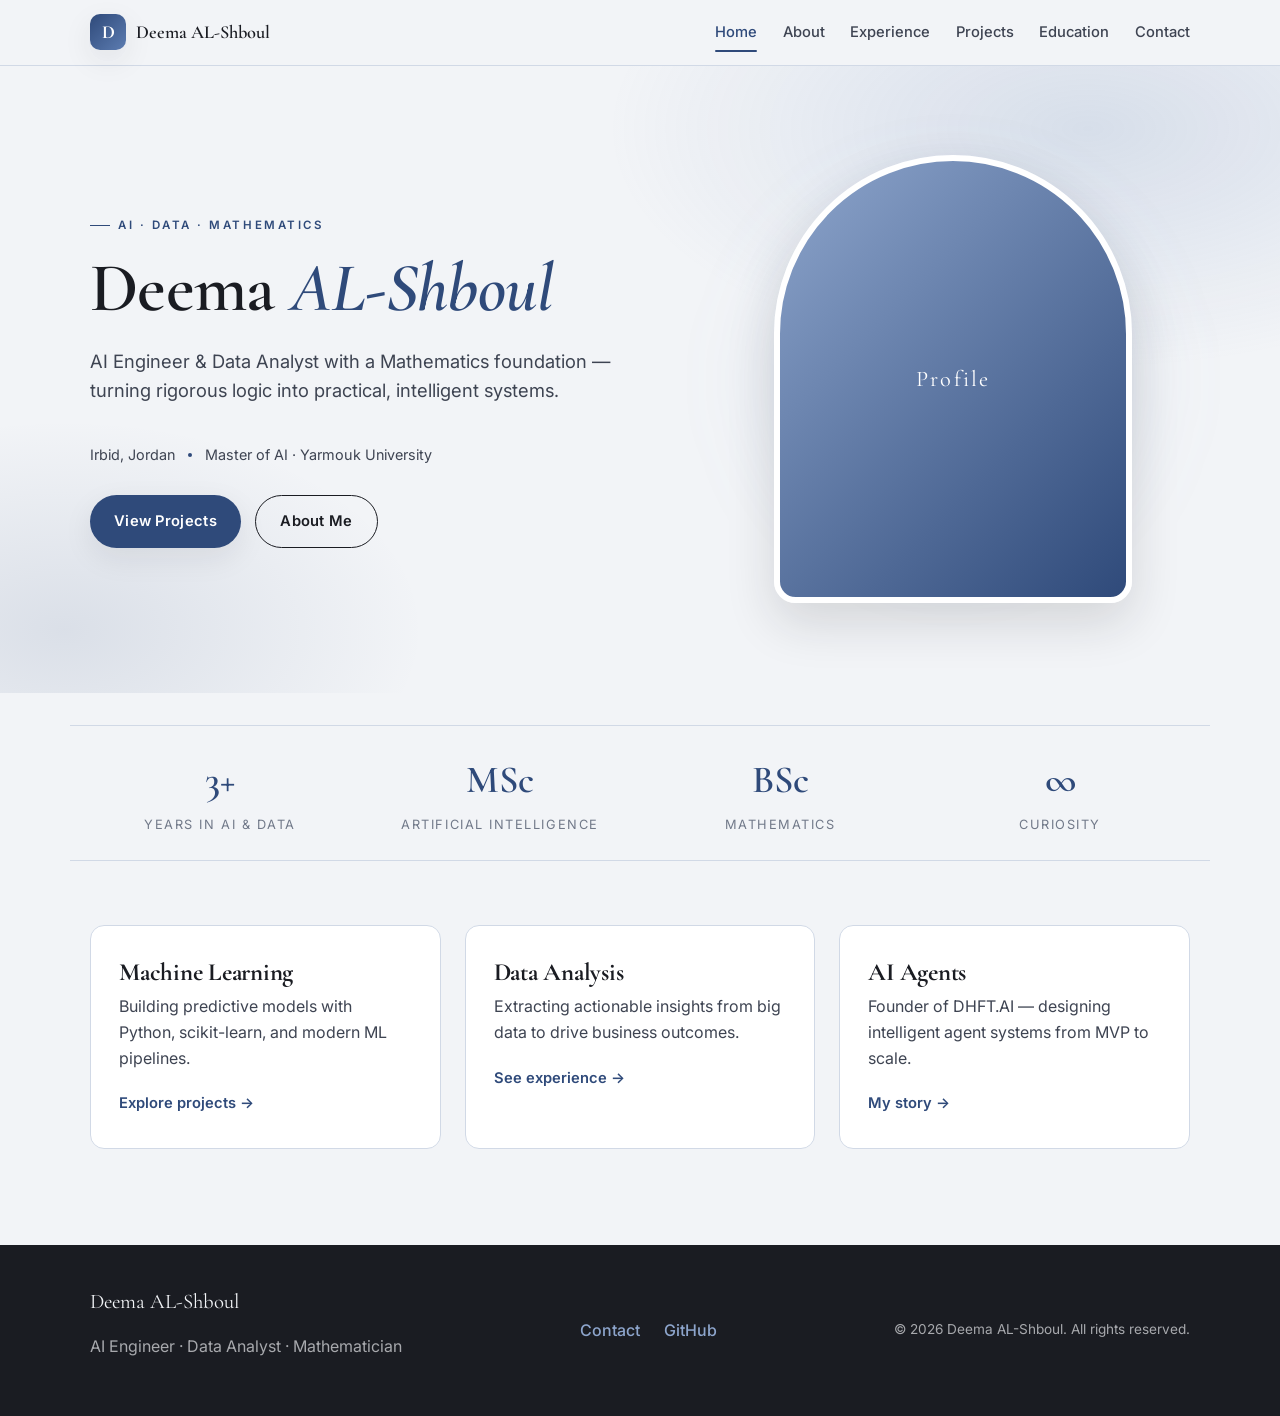
==== index.html @ 9949996c "the  initial commit" ====
<!DOCTYPE html>
<html lang="en">
<head>
  <meta charset="UTF-8" />
  <meta name="viewport" content="width=device-width, initial-scale=1.0" />
  <title>Deema AL-Shboul — AI Engineer & Data Analyst</title>
  <meta name="description" content="Portfolio of Deema AL-Shboul — AI Engineer, Data Analyst, and Mathematics graduate based in Irbid, Jordan." />
  <link rel="preconnect" href="https://fonts.googleapis.com" />
  <link rel="preconnect" href="https://fonts.gstatic.com" crossorigin />
  <link href="https://fonts.googleapis.com/css2?family=Cormorant+Garamond:wght@400;500;600;700&family=Inter:wght@300;400;500;600;700&display=swap" rel="stylesheet" />
  <link rel="stylesheet" href="css/style.css" />
  <link rel="stylesheet" href="css/home.css" />
</head>
<body>
  <header class="site-header">
    <div class="container nav-wrap">
      <a class="brand" href="index.html">
        <span class="brand-mark">D</span>
        <span class="brand-text">Deema AL-Shboul</span>
      </a>
      <nav class="nav">
        <a href="index.html" class="active">Home</a>
        <a href="pages/about.html">About</a>
        <a href="pages/experience.html">Experience</a>
        <a href="pages/projects.html">Projects</a>
        <a href="pages/education.html">Education</a>
        <a href="pages/contact.html">Contact</a>
      </nav>
      <button class="nav-toggle" aria-label="Toggle navigation">
        <span></span><span></span><span></span>
      </button>
    </div>
  </header>

  <main>
    <section class="hero">
      <div class="container hero-grid">
        <div class="hero-text">
          <span class="eyebrow">AI · Data · Mathematics</span>
          <h1 class="display">
            Deema <span class="accent">AL-Shboul</span>
          </h1>
          <p class="lead">
            AI Engineer &amp; Data Analyst with a Mathematics foundation —
            turning rigorous logic into practical, intelligent systems.
          </p>
          <div class="hero-meta">
            <span>Irbid, Jordan</span>
            <span class="dot"></span>
            <span>Master of AI · Yarmouk University</span>
          </div>
          <div class="hero-actions">
            <a class="btn btn-primary" href="pages/projects.html">View Projects</a>
            <a class="btn btn-ghost" href="pages/about.html">About Me</a>
          </div>
        </div>

        <div class="hero-photo">
          <div class="photo-frame">
            <img src="assets/profile.jpg" alt="Portrait of Deema AL-Shboul"
                 onerror="this.style.display='none';this.parentNode.classList.add('placeholder');" />
            <span class="photo-fallback">Profile</span>
          </div>
          <div class="photo-glow"></div>
        </div>
      </div>
    </section>

    <section class="quick-stats container">
      <div class="stat">
        <span class="num">3+</span>
        <span class="label">Years in AI &amp; Data</span>
      </div>
      <div class="stat">
        <span class="num">MSc</span>
        <span class="label">Artificial Intelligence</span>
      </div>
      <div class="stat">
        <span class="num">BSc</span>
        <span class="label">Mathematics</span>
      </div>
      <div class="stat">
        <span class="num">∞</span>
        <span class="label">Curiosity</span>
      </div>
    </section>

    <section class="features container">
      <article class="feature-card">
        <h3>Machine Learning</h3>
        <p>Building predictive models with Python, scikit-learn, and modern ML pipelines.</p>
        <a href="pages/projects.html" class="link-arrow">Explore projects →</a>
      </article>
      <article class="feature-card">
        <h3>Data Analysis</h3>
        <p>Extracting actionable insights from big data to drive business outcomes.</p>
        <a href="pages/experience.html" class="link-arrow">See experience →</a>
      </article>
      <article class="feature-card">
        <h3>AI Agents</h3>
        <p>Founder of DHFT.AI — designing intelligent agent systems from MVP to scale.</p>
        <a href="pages/about.html" class="link-arrow">My story →</a>
      </article>
    </section>
  </main>

  <footer class="site-footer">
    <div class="container footer-grid">
      <div>
        <p class="footer-brand">Deema AL-Shboul</p>
        <p class="muted">AI Engineer · Data Analyst · Mathematician</p>
      </div>
      <div class="footer-links">
        <a href="pages/contact.html">Contact</a>
        <a href="https://github.com/DeemaAhmad100" target="_blank" rel="noopener">GitHub</a>
      </div>
      <p class="muted small">© <span id="year"></span> Deema AL-Shboul. All rights reserved.</p>
    </div>
  </footer>

  <script src="assets/script.js"></script>
</body>
</html>
---- css/style.css ----
/* =========================================================
   Deema AL-Shboul — Portfolio
   Global stylesheet
   Palette: cool, modern, professional
   ========================================================= */

:root {
  --bg:          #F2F4F7;   /* Soft Pearl — main background */
  --bg-alt:      #E5E9F0;   /* Cool Slate — sections, chips, hover */
  --surface:     #FFFFFF;
  --ink:         #1A1C22;   /* Deep Charcoal — primary text */
  --ink-soft:    #3E4452;   /* Graphite — secondary text */
  --muted:       #717989;   /* Slate Grey — captions, placeholders */
  --line:        #D1D9E6;   /* Subtle Blue — borders */
  --primary:     #2F4A7A;   /* Steel Blue — primary brand */
  --primary-2:   #3F5E96;
  --accent:      #5C7CB1;   /* Cool accent blue */
  --accent-2:    #8DA5CC;
  --shadow:      0 10px 30px rgba(26, 28, 34, 0.08);
  --shadow-lg:   0 20px 50px rgba(26, 28, 34, 0.14);
  --radius:      14px;
  --radius-sm:   8px;
  --container:   1140px;

  --font-sans:   'Inter', system-ui, -apple-system, Segoe UI, Roboto, sans-serif;
  --font-serif:  'Cormorant Garamond', Georgia, 'Times New Roman', serif;
}

/* ---------- reset ---------- */
*, *::before, *::after { box-sizing: border-box; }
html, body { margin: 0; padding: 0; }
html { scroll-behavior: smooth; }
img { max-width: 100%; display: block; }
a { color: inherit; text-decoration: none; }
button { font: inherit; cursor: pointer; border: 0; background: none; color: inherit; }

body {
  font-family: var(--font-sans);
  color: var(--ink);
  background: var(--bg);
  line-height: 1.6;
  -webkit-font-smoothing: antialiased;
  text-rendering: optimizeLegibility;
}

.container {
  width: 100%;
  max-width: var(--container);
  margin-inline: auto;
  padding-inline: 1.25rem;
}

/* ---------- typography ---------- */
h1, h2, h3, h4 {
  font-family: var(--font-serif);
  color: var(--ink);
  line-height: 1.15;
  margin: 0 0 .5rem;
  letter-spacing: -0.01em;
}
.display {
  font-size: clamp(2.4rem, 5.4vw, 4.4rem);
  font-weight: 600;
}
.accent { color: var(--primary); font-style: italic; }
.eyebrow {
  display: inline-block;
  text-transform: uppercase;
  letter-spacing: .22em;
  font-size: .72rem;
  color: var(--primary);
  font-weight: 600;
  margin-bottom: .9rem;
  position: relative;
  padding-left: 28px;
}
.eyebrow::before {
  content: ""; position: absolute; left: 0; top: 50%;
  width: 20px; height: 1px; background: var(--primary);
}
.lead {
  font-size: 1.15rem;
  color: var(--ink-soft);
  max-width: 38rem;
}
.muted { color: var(--muted); }
.small { font-size: .85rem; }

/* ---------- header / nav ---------- */
.site-header {
  position: sticky; top: 0; z-index: 50;
  background: rgba(242, 244, 247, 0.85);
  backdrop-filter: saturate(140%) blur(10px);
  border-bottom: 1px solid var(--line);
}
.nav-wrap {
  display: flex; align-items: center; justify-content: space-between;
  padding-block: .9rem;
}
.brand {
  display: inline-flex; align-items: center; gap: .65rem;
  font-family: var(--font-serif);
  font-weight: 600;
  font-size: 1.15rem;
}
.brand-mark {
  width: 36px; height: 36px; border-radius: 10px;
  background: linear-gradient(135deg, var(--primary), var(--accent));
  color: #fff;
  display: inline-flex; align-items: center; justify-content: center;
  font-weight: 700;
  font-family: var(--font-serif);
  box-shadow: var(--shadow);
}
.nav { display: flex; gap: 1.6rem; }
.nav a {
  font-size: .92rem;
  color: var(--ink-soft);
  font-weight: 500;
  position: relative;
  padding: .25rem 0;
  transition: color .2s ease;
}
.nav a:hover { color: var(--primary); }
.nav a.active { color: var(--primary); }
.nav a.active::after {
  content: ""; position: absolute; left: 0; right: 0; bottom: -4px;
  height: 2px; background: var(--primary); border-radius: 2px;
}

/* mobile toggle */
.nav-toggle {
  display: none;
  width: 40px; height: 40px;
  flex-direction: column; justify-content: center; gap: 5px;
}
.nav-toggle span {
  display: block; width: 22px; height: 2px;
  background: var(--ink); margin-inline: auto;
  transition: transform .2s ease, opacity .2s ease;
}

/* ---------- buttons ---------- */
.btn {
  display: inline-flex; align-items: center; justify-content: center;
  padding: .85rem 1.5rem;
  border-radius: 999px;
  font-weight: 600; font-size: .92rem;
  letter-spacing: .02em;
  transition: transform .15s ease, box-shadow .2s ease, background .2s ease, color .2s ease;
}
.btn-primary {
  background: var(--primary); color: #fff;
  box-shadow: var(--shadow);
}
.btn-primary:hover { background: var(--primary-2); transform: translateY(-2px); box-shadow: var(--shadow-lg); }
.btn-ghost {
  border: 1.5px solid var(--ink); color: var(--ink);
}
.btn-ghost:hover { background: var(--ink); color: var(--bg); }

.link-arrow {
  display: inline-flex; align-items: center; gap: .35rem;
  color: var(--primary); font-weight: 600; font-size: .92rem;
  transition: gap .2s ease;
}
.link-arrow:hover { gap: .65rem; }

/* ---------- chips ---------- */
.chips { display: flex; flex-wrap: wrap; gap: .5rem; margin: .75rem 0; }
.chips.compact .chip { font-size: .72rem; padding: .25rem .65rem; }
.chip {
  font-size: .8rem;
  background: var(--bg-alt);
  color: var(--ink-soft);
  border: 1px solid var(--line);
  padding: .3rem .8rem;
  border-radius: 999px;
  font-weight: 500;
}

/* ---------- footer ---------- */
.site-footer {
  margin-top: 6rem;
  background: var(--ink);
  color: var(--bg);
  padding-block: 2.5rem;
}
.site-footer .muted { color: rgba(242, 244, 247, 0.65); }
.footer-grid {
  display: flex; justify-content: space-between; align-items: center;
  flex-wrap: wrap; gap: 1.5rem;
}
.footer-brand {
  font-family: var(--font-serif);
  font-size: 1.3rem;
  margin: 0 0 .15rem;
}
.footer-links { display: flex; gap: 1.5rem; }
.footer-links a {
  color: var(--accent-2);
  font-weight: 500;
  transition: color .2s ease;
}
.footer-links a:hover { color: #fff; }

/* ---------- responsive ---------- */
@media (max-width: 820px) {
  .nav {
    position: absolute; top: 100%; left: 0; right: 0;
    flex-direction: column; align-items: flex-start;
    background: var(--bg);
    padding: 1.2rem 1.5rem;
    border-bottom: 1px solid var(--line);
    transform: translateY(-12px); opacity: 0; pointer-events: none;
    transition: transform .25s ease, opacity .25s ease;
  }
  .nav.open { transform: translateY(0); opacity: 1; pointer-events: auto; }
  .nav-toggle { display: inline-flex; }
}

/* fade-in animation */
@keyframes fadeUp {
  from { opacity: 0; transform: translateY(18px); }
  to   { opacity: 1; transform: translateY(0); }
}
.fade-up { animation: fadeUp .8s ease both; }
---- css/home.css ----
/* =========================================================
   Home page styles
   ========================================================= */

.hero {
  position: relative;
  padding-block: clamp(3rem, 7vw, 6rem);
  overflow: hidden;
}
.hero::before {
  content: "";
  position: absolute;
  inset: 0;
  background:
    radial-gradient(800px 400px at 85% 10%, rgba(92, 124, 177, 0.18), transparent 60%),
    radial-gradient(600px 350px at 5% 90%, rgba(47, 74, 122, 0.12), transparent 60%);
  pointer-events: none;
}
.hero-grid {
  display: grid;
  grid-template-columns: 1.1fr .9fr;
  gap: 3rem;
  align-items: center;
  position: relative;
}
.hero-text { animation: fadeUp .9s ease both; }
.hero-text .display { margin-bottom: 1rem; }
.hero-meta {
  display: inline-flex; align-items: center; gap: .8rem;
  color: var(--ink-soft);
  font-size: .9rem;
  margin: 1.2rem 0 1.8rem;
  flex-wrap: wrap;
}
.hero-meta .dot {
  width: 4px; height: 4px; border-radius: 50%;
  background: var(--primary); display: inline-block;
}
.hero-actions { display: flex; gap: .9rem; flex-wrap: wrap; }

/* photo */
.hero-photo {
  position: relative;
  display: flex; justify-content: center; align-items: center;
  animation: fadeUp 1s .15s ease both;
}
.photo-frame {
  width: clamp(240px, 28vw, 360px);
  aspect-ratio: 4 / 5;
  border-radius: 200px 200px 24px 24px;
  overflow: hidden;
  background: linear-gradient(135deg, var(--accent-2), var(--primary));
  box-shadow: var(--shadow-lg);
  border: 6px solid var(--surface);
  position: relative;
  z-index: 2;
  display: flex; align-items: center; justify-content: center;
}
.photo-frame img {
  width: 100%; height: 100%; object-fit: cover;
}
.photo-frame .photo-fallback {
  display: none;
  font-family: var(--font-serif);
  font-size: 1.4rem;
  color: #fff;
  letter-spacing: .1em;
}
.photo-frame.placeholder .photo-fallback { display: block; }

.photo-glow {
  position: absolute;
  width: 110%; height: 110%;
  border-radius: 50%;
  background: radial-gradient(circle, rgba(92, 124, 177, 0.35), transparent 60%);
  filter: blur(40px);
  z-index: 1;
}

/* quick stats */
.quick-stats {
  display: grid;
  grid-template-columns: repeat(4, 1fr);
  gap: 1.25rem;
  margin-top: 2rem;
  padding-block: 1.5rem;
  border-top: 1px solid var(--line);
  border-bottom: 1px solid var(--line);
}
.stat { display: flex; flex-direction: column; align-items: center; text-align: center; gap: .25rem; }
.stat .num {
  font-family: var(--font-serif);
  font-size: clamp(1.8rem, 3vw, 2.4rem);
  font-weight: 600;
  color: var(--primary);
}
.stat .label {
  font-size: .8rem; text-transform: uppercase;
  letter-spacing: .12em; color: var(--muted);
}

/* feature cards */
.features {
  display: grid;
  grid-template-columns: repeat(3, 1fr);
  gap: 1.5rem;
  margin-top: 4rem;
}
.feature-card {
  background: var(--surface);
  border: 1px solid var(--line);
  border-radius: var(--radius);
  padding: 2rem 1.75rem;
  transition: transform .25s ease, box-shadow .25s ease, border-color .25s ease;
  position: relative;
  overflow: hidden;
}
.feature-card::before {
  content: "";
  position: absolute; top: 0; left: 0;
  width: 4px; height: 100%;
  background: linear-gradient(180deg, var(--primary), var(--accent));
  transform: scaleY(0); transform-origin: top;
  transition: transform .35s ease;
}
.feature-card:hover {
  transform: translateY(-6px);
  box-shadow: var(--shadow-lg);
  border-color: transparent;
}
.feature-card:hover::before { transform: scaleY(1); }
.feature-card h3 { font-size: 1.55rem; margin-bottom: .5rem; }
.feature-card p { color: var(--ink-soft); margin: 0 0 1.2rem; }

/* responsive */
@media (max-width: 900px) {
  .hero-grid { grid-template-columns: 1fr; text-align: left; }
  .hero-photo { order: -1; margin-bottom: 1rem; }
  .features { grid-template-columns: 1fr; }
  .quick-stats { grid-template-columns: repeat(2, 1fr); }
}
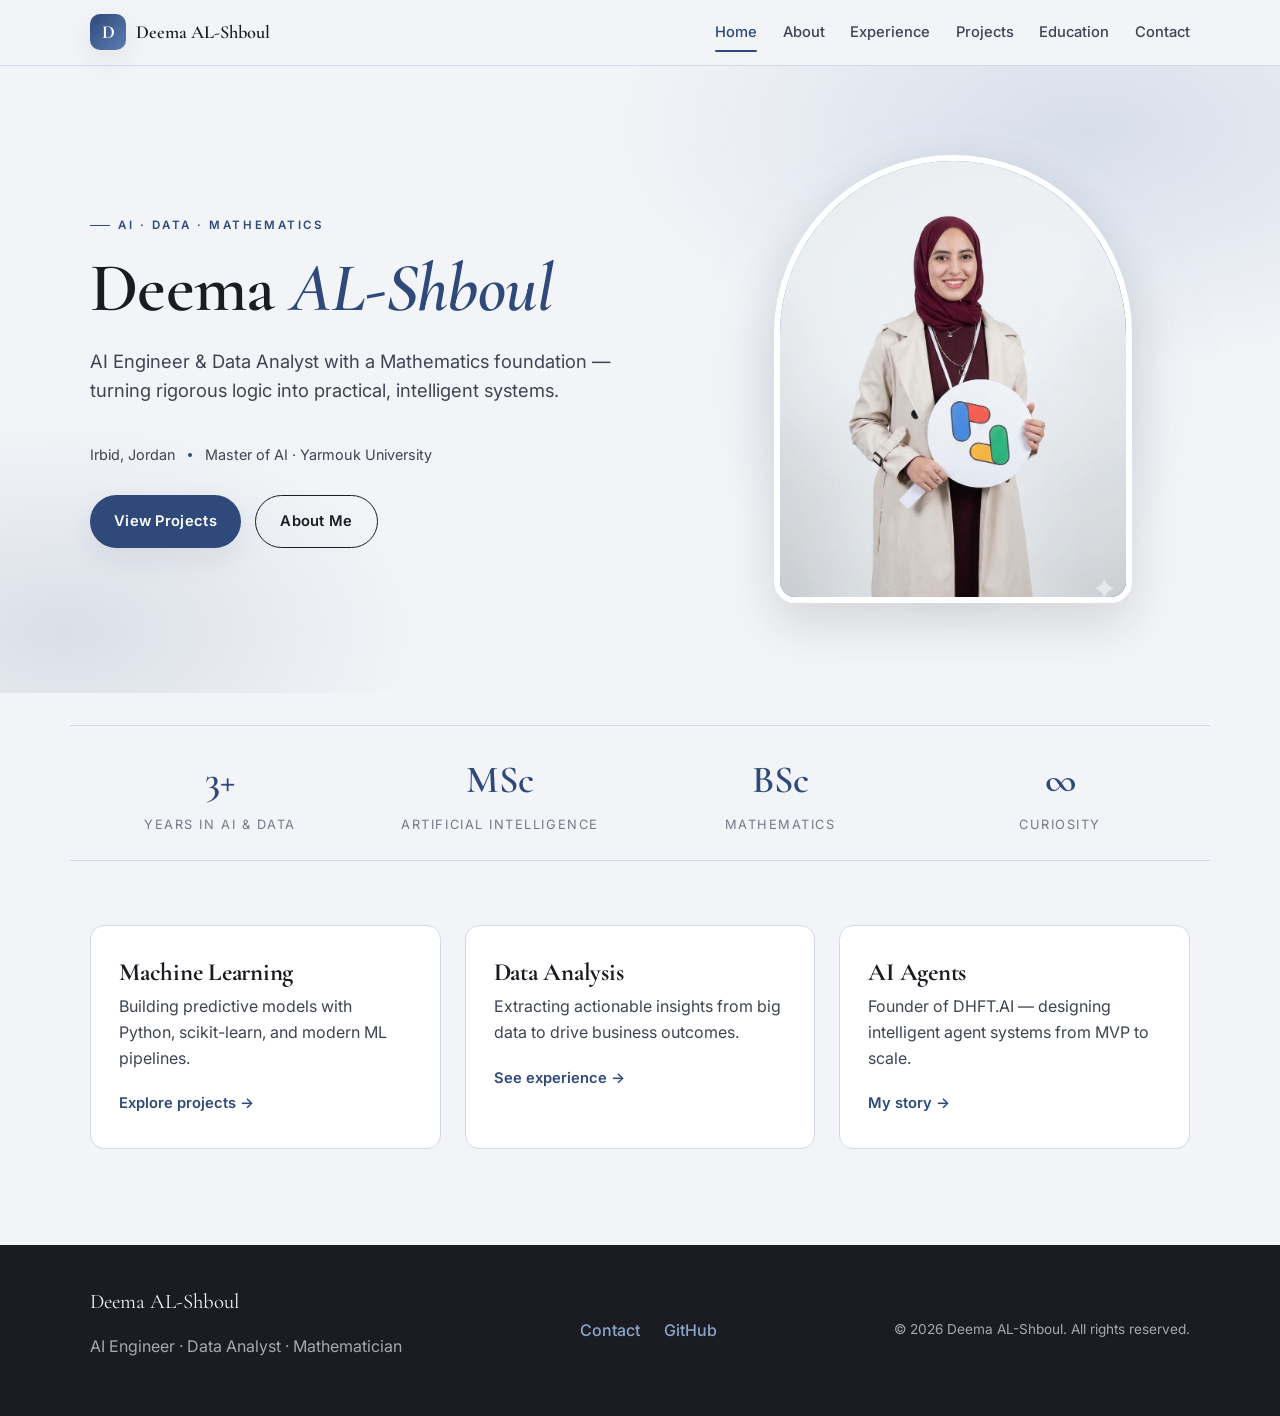
==== commit d3be2bb5: "Add profile img" ====
--- a/index.html
+++ b/index.html
@@ -57,7 +57,7 @@
 
         <div class="hero-photo">
           <div class="photo-frame">
-            <img src="assets/profile.jpg" alt="Portrait of Deema AL-Shboul"
+            <img src="assets/profile.png" alt="Portrait of Deema AL-Shboul"
                  onerror="this.style.display='none';this.parentNode.classList.add('placeholder');" />
             <span class="photo-fallback">Profile</span>
           </div>
